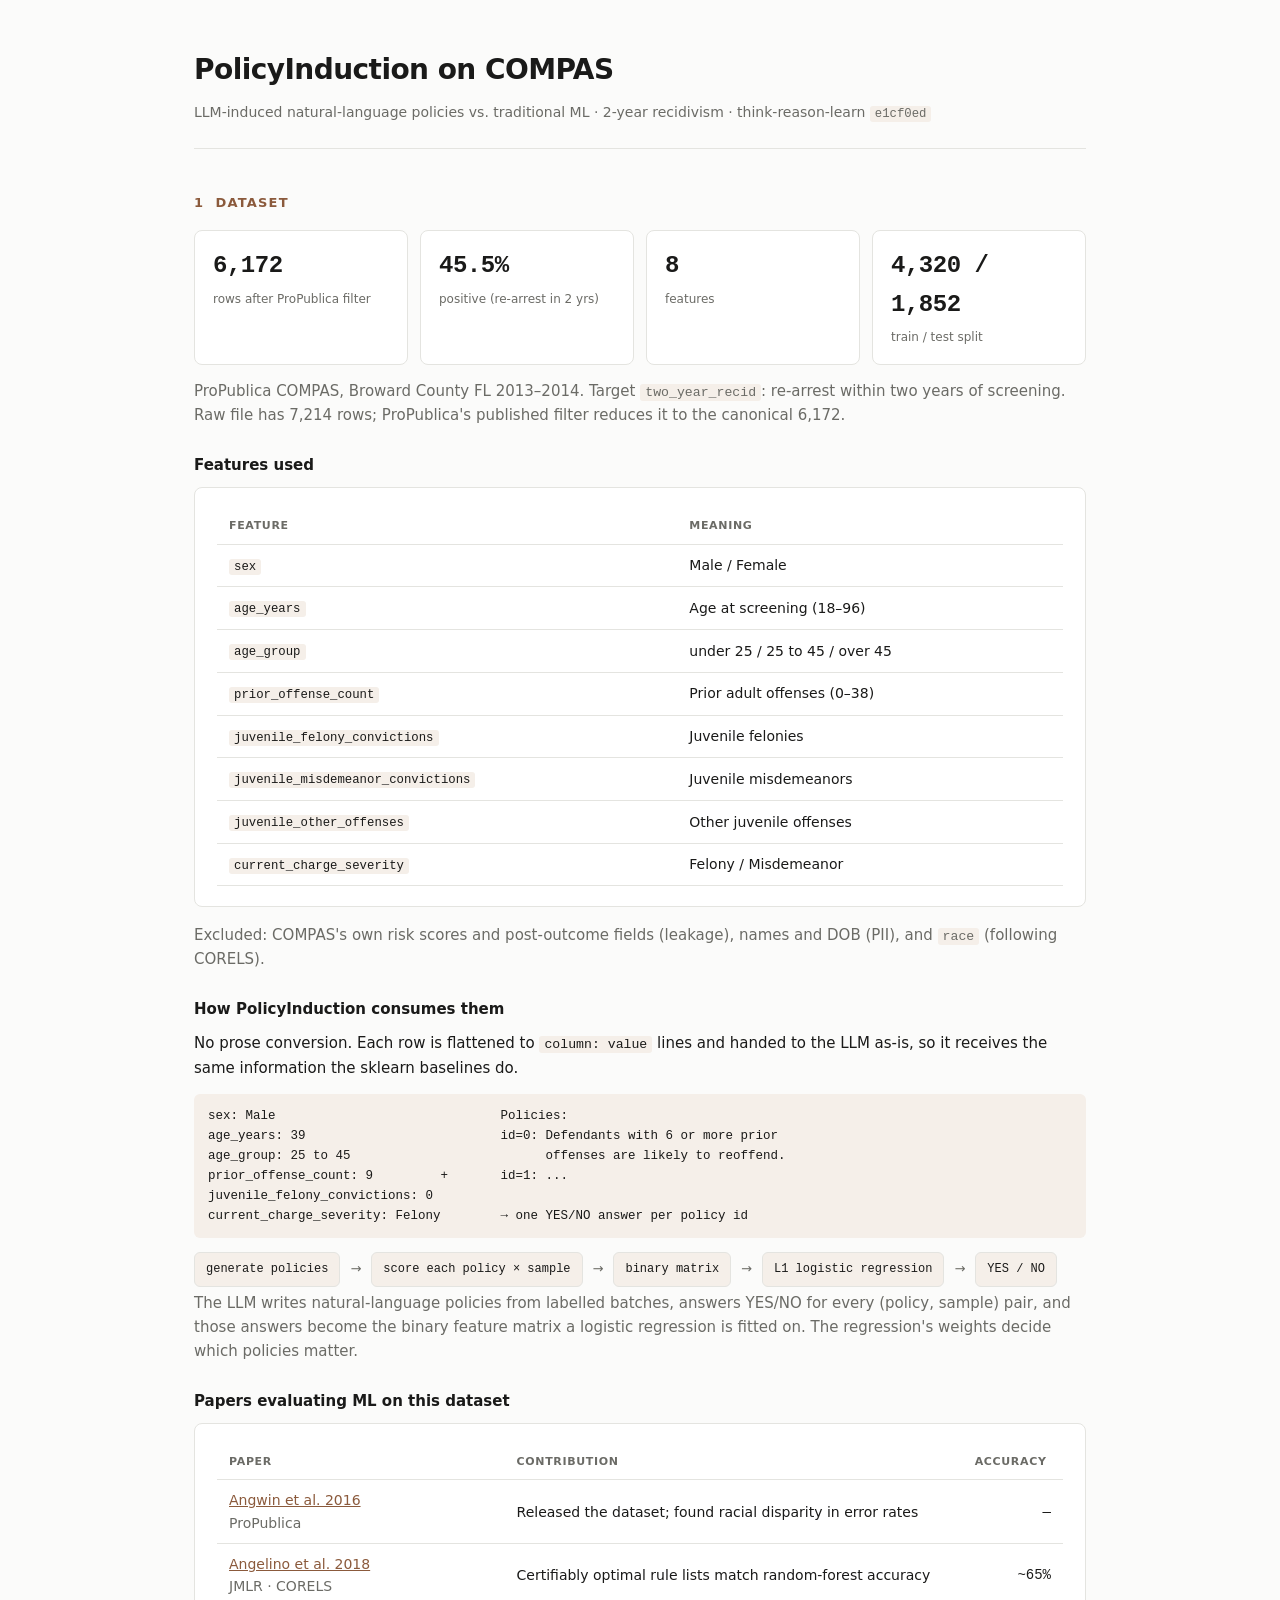
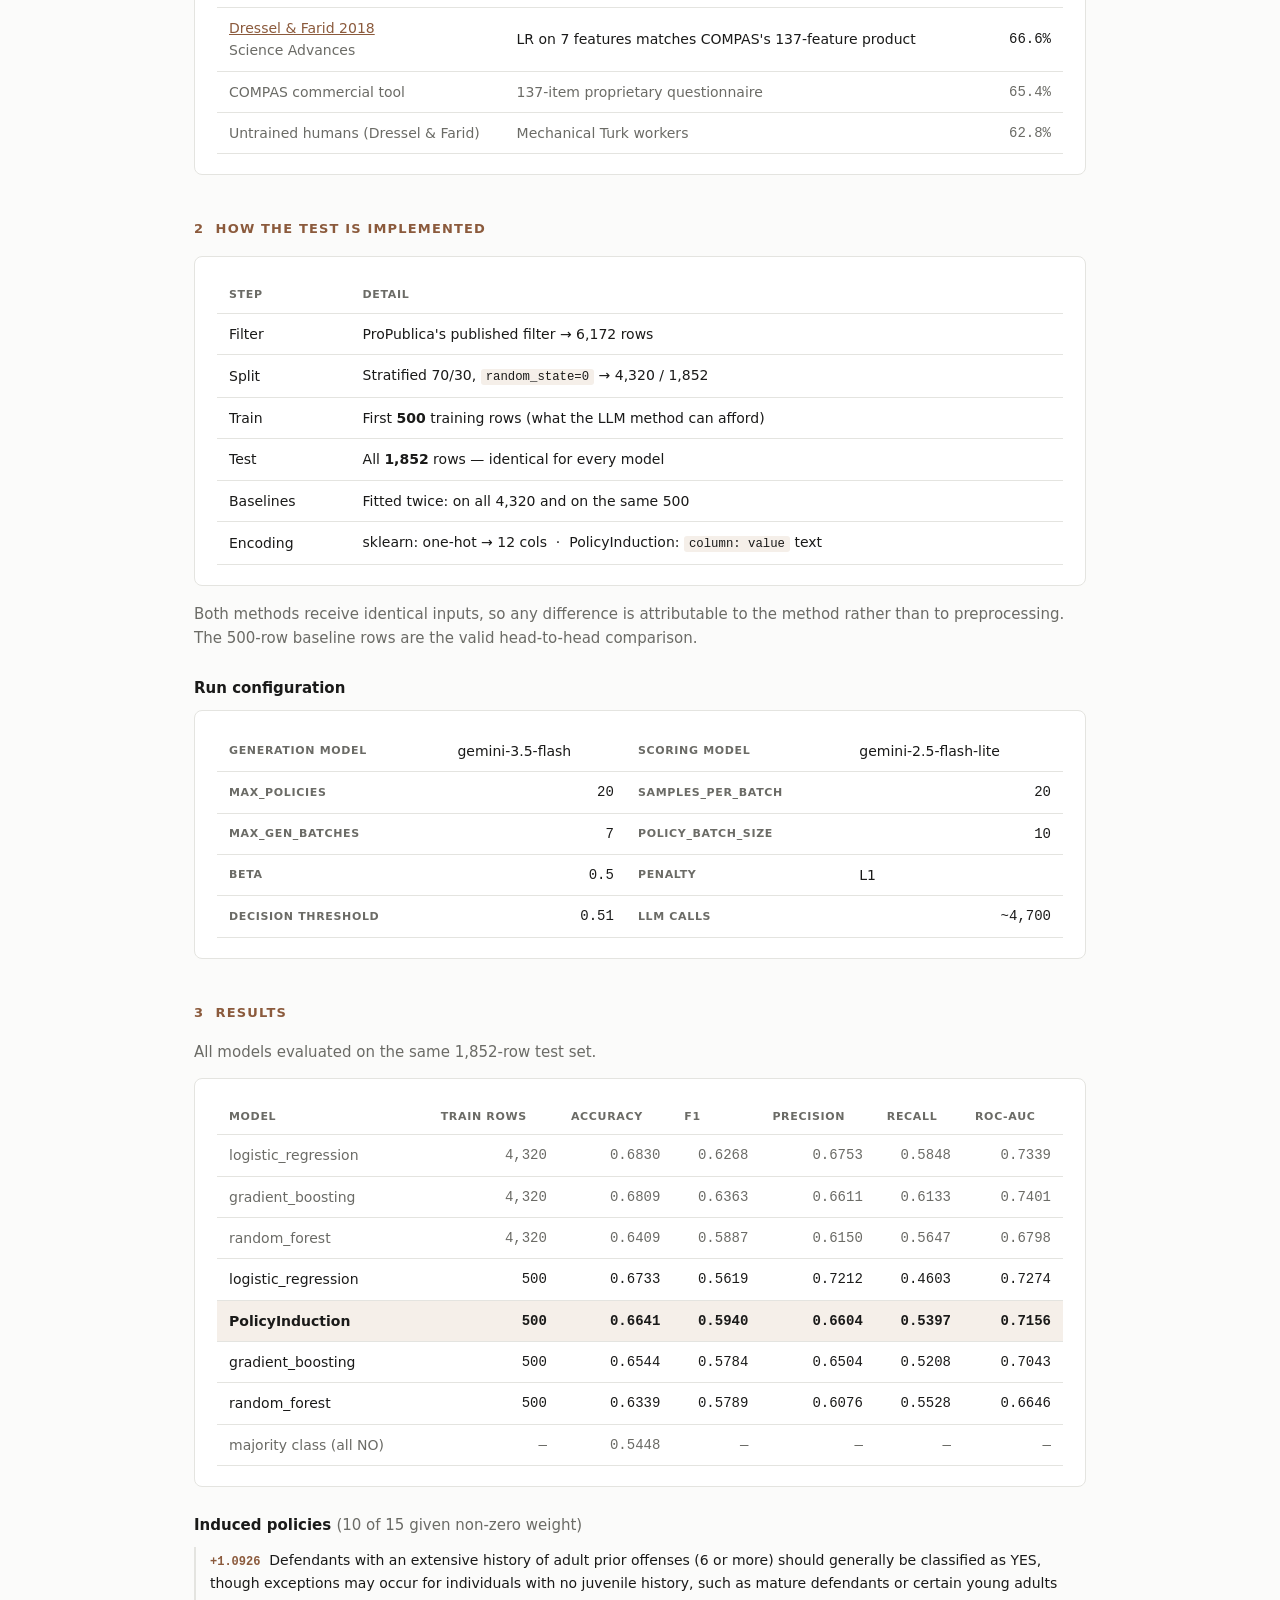
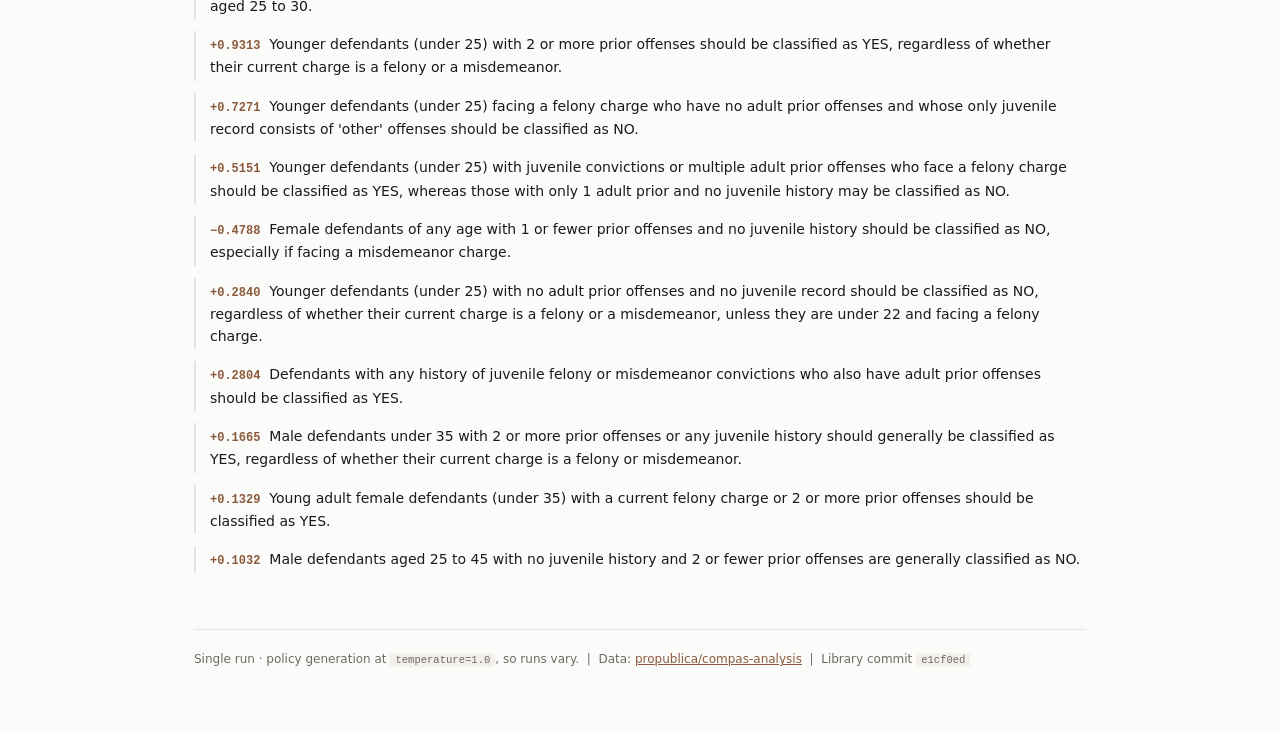
==== dashboard/index.html @ 7351101f "Add static dashboard for the COMPAS benchmark Single self-contained page: dataset and features, how " ====
<!doctype html>
<html lang="en">
<head>
<meta charset="utf-8">
<meta name="viewport" content="width=device-width, initial-scale=1">
<title>PolicyInduction on COMPAS</title>
<style>
  :root{
    --bg:#fbfbfa; --panel:#fff; --ink:#1a1a19; --muted:#6b6b66; --line:#e4e4e0;
    --accent:#8b5a3c; --accent-soft:#f5efe9; --mono:ui-monospace,SFMono-Regular,Menlo,monospace;
  }
  @media (prefers-color-scheme:dark){
    :root{ --bg:#17171a; --panel:#1e1e22; --ink:#eceae6; --muted:#9a978f;
           --line:#2e2e34; --accent:#d69a72; --accent-soft:#2a2320; }
  }
  *{box-sizing:border-box}
  body{margin:0;background:var(--bg);color:var(--ink);
       font:15px/1.6 ui-sans-serif,system-ui,-apple-system,"Segoe UI",sans-serif;}
  .wrap{max-width:940px;margin:0 auto;padding:48px 24px 80px}
  header{border-bottom:1px solid var(--line);padding-bottom:24px;margin-bottom:40px}
  h1{font-size:28px;margin:0 0 8px;letter-spacing:-.02em}
  .sub{color:var(--muted);font-size:14px}
  h2{font-size:13px;text-transform:uppercase;letter-spacing:.09em;color:var(--accent);
     margin:44px 0 16px;font-weight:600}
  h3{font-size:15px;margin:26px 0 10px;font-weight:600}
  p{margin:0 0 14px}
  .muted{color:var(--muted)}
  code{font-family:var(--mono);font-size:.88em;background:var(--accent-soft);
       padding:1px 5px;border-radius:3px}
  .card{background:var(--panel);border:1px solid var(--line);border-radius:8px;
        padding:20px 22px;margin-bottom:16px}
  .scroll{overflow-x:auto;-webkit-overflow-scrolling:touch}
  table{border-collapse:collapse;width:100%;font-size:14px;min-width:560px}
  th,td{text-align:left;padding:9px 12px;border-bottom:1px solid var(--line);
        white-space:nowrap}
  th{font-size:11px;text-transform:uppercase;letter-spacing:.06em;color:var(--muted);
     font-weight:600}
  td.n{font-family:var(--mono);text-align:right}
  tr.hi td{background:var(--accent-soft);font-weight:600}
  tr.base td{color:var(--muted)}
  .grid{display:grid;grid-template-columns:repeat(auto-fit,minmax(190px,1fr));gap:12px}
  .stat{background:var(--panel);border:1px solid var(--line);border-radius:8px;padding:16px 18px}
  .stat b{display:block;font-size:24px;font-family:var(--mono);letter-spacing:-.02em}
  .stat span{font-size:12px;color:var(--muted)}
  .flow{display:flex;flex-wrap:wrap;align-items:center;gap:10px;font-size:13px;margin:6px 0 4px}
  .step{background:var(--accent-soft);border:1px solid var(--line);border-radius:6px;
        padding:7px 11px;font-family:var(--mono);font-size:12px}
  .arrow{color:var(--muted)}
  ul{margin:0 0 14px;padding-left:20px} li{margin-bottom:5px}
  a{color:var(--accent)}
  .pol{border-left:2px solid var(--line);padding:2px 0 2px 14px;margin-bottom:12px;font-size:14px}
  .w{font-family:var(--mono);font-size:12px;color:var(--accent);font-weight:600}
  .pos{color:var(--muted)}
  footer{margin-top:56px;padding-top:20px;border-top:1px solid var(--line);
         font-size:12px;color:var(--muted)}
  pre{font-family:var(--mono);font-size:12.5px;background:var(--accent-soft);
      padding:12px 14px;border-radius:6px;overflow-x:auto;margin:0 0 14px}
</style>
</head>
<body>
<div class="wrap">

<header>
  <h1>PolicyInduction on COMPAS</h1>
  <div class="sub">LLM-induced natural-language policies vs. traditional ML &middot;
    2-year recidivism &middot; think-reason-learn <code>e1cf0ed</code></div>
</header>

<h2>1 &nbsp;Dataset</h2>

<div class="grid">
  <div class="stat"><b>6,172</b><span>rows after ProPublica filter</span></div>
  <div class="stat"><b>45.5%</b><span>positive (re-arrest in 2 yrs)</span></div>
  <div class="stat"><b>8</b><span>features</span></div>
  <div class="stat"><b>4,320 / 1,852</b><span>train / test split</span></div>
</div>

<p class="muted" style="margin-top:14px">ProPublica COMPAS, Broward County FL
  2013&ndash;2014. Target <code>two_year_recid</code>: re-arrest within two years
  of screening. Raw file has 7,214 rows; ProPublica's published filter reduces it
  to the canonical 6,172.</p>

<h3>Features used</h3>
<div class="card scroll">
  <table>
    <tr><th>Feature</th><th>Meaning</th></tr>
    <tr><td><code>sex</code></td><td>Male / Female</td></tr>
    <tr><td><code>age_years</code></td><td>Age at screening (18&ndash;96)</td></tr>
    <tr><td><code>age_group</code></td><td>under 25 / 25 to 45 / over 45</td></tr>
    <tr><td><code>prior_offense_count</code></td><td>Prior adult offenses (0&ndash;38)</td></tr>
    <tr><td><code>juvenile_felony_convictions</code></td><td>Juvenile felonies</td></tr>
    <tr><td><code>juvenile_misdemeanor_convictions</code></td><td>Juvenile misdemeanors</td></tr>
    <tr><td><code>juvenile_other_offenses</code></td><td>Other juvenile offenses</td></tr>
    <tr><td><code>current_charge_severity</code></td><td>Felony / Misdemeanor</td></tr>
  </table>
</div>

<p class="muted">Excluded: COMPAS's own risk scores and post-outcome fields
  (leakage), names and DOB (PII), and <code>race</code> (following CORELS).</p>

<h3>How PolicyInduction consumes them</h3>
<p>No prose conversion. Each row is flattened to <code>column: value</code> lines
  and handed to the LLM as-is, so it receives the same information the sklearn
  baselines do.</p>

<pre>sex: Male                              Policies:
age_years: 39                          id=0: Defendants with 6 or more prior
age_group: 25 to 45                          offenses are likely to reoffend.
prior_offense_count: 9         +       id=1: ...
juvenile_felony_convictions: 0
current_charge_severity: Felony        &rarr; one YES/NO answer per policy id</pre>

<div class="flow">
  <span class="step">generate policies</span><span class="arrow">&rarr;</span>
  <span class="step">score each policy &times; sample</span><span class="arrow">&rarr;</span>
  <span class="step">binary matrix</span><span class="arrow">&rarr;</span>
  <span class="step">L1 logistic regression</span><span class="arrow">&rarr;</span>
  <span class="step">YES / NO</span>
</div>
<p class="muted">The LLM writes natural-language policies from labelled batches,
  answers YES/NO for every (policy, sample) pair, and those answers become the
  binary feature matrix a logistic regression is fitted on. The regression's
  weights decide which policies matter.</p>

<h3>Papers evaluating ML on this dataset</h3>
<div class="card scroll">
  <table>
    <tr><th>Paper</th><th>Contribution</th><th>Accuracy</th></tr>
    <tr><td><a href="https://www.propublica.org/article/how-we-analyzed-the-compas-recidivism-algorithm">Angwin et&nbsp;al. 2016</a><br><span class="pos">ProPublica</span></td>
        <td>Released the dataset; found racial disparity in error rates</td>
        <td class="n">&mdash;</td></tr>
    <tr><td><a href="https://jmlr.org/papers/v18/17-716.html">Angelino et&nbsp;al. 2018</a><br><span class="pos">JMLR &middot; CORELS</span></td>
        <td>Certifiably optimal rule lists match random-forest accuracy</td>
        <td class="n">~65%</td></tr>
    <tr><td><a href="https://www.science.org/doi/10.1126/sciadv.aao5580">Dressel &amp; Farid 2018</a><br><span class="pos">Science Advances</span></td>
        <td>LR on 7 features matches COMPAS's 137-feature product</td>
        <td class="n">66.6%</td></tr>
    <tr class="base"><td>COMPAS commercial tool</td><td>137-item proprietary questionnaire</td><td class="n">65.4%</td></tr>
    <tr class="base"><td>Untrained humans (Dressel &amp; Farid)</td><td>Mechanical Turk workers</td><td class="n">62.8%</td></tr>
  </table>
</div>

<h2>2 &nbsp;How the test is implemented</h2>

<div class="card">
  <table>
    <tr><th>Step</th><th>Detail</th></tr>
    <tr><td>Filter</td><td>ProPublica's published filter &rarr; 6,172 rows</td></tr>
    <tr><td>Split</td><td>Stratified 70/30, <code>random_state=0</code> &rarr; 4,320 / 1,852</td></tr>
    <tr><td>Train</td><td>First <b>500</b> training rows (what the LLM method can afford)</td></tr>
    <tr><td>Test</td><td>All <b>1,852</b> rows &mdash; identical for every model</td></tr>
    <tr><td>Baselines</td><td>Fitted twice: on all 4,320 and on the same 500</td></tr>
    <tr><td>Encoding</td><td>sklearn: one-hot &rarr; 12 cols &nbsp;&middot;&nbsp; PolicyInduction: <code>column: value</code> text</td></tr>
  </table>
</div>

<p class="muted">Both methods receive identical inputs, so any difference is
  attributable to the method rather than to preprocessing. The 500-row baseline
  rows are the valid head-to-head comparison.</p>

<h3>Run configuration</h3>
<div class="card scroll">
  <table>
    <tr><th>Generation model</th><td>gemini-3.5-flash</td>
        <th>Scoring model</th><td>gemini-2.5-flash-lite</td></tr>
    <tr><th>max_policies</th><td class="n">20</td>
        <th>samples_per_batch</th><td class="n">20</td></tr>
    <tr><th>max_gen_batches</th><td class="n">7</td>
        <th>policy_batch_size</th><td class="n">10</td></tr>
    <tr><th>beta</th><td class="n">0.5</td>
        <th>penalty</th><td>L1</td></tr>
    <tr><th>Decision threshold</th><td class="n">0.51</td>
        <th>LLM calls</th><td class="n">~4,700</td></tr>
  </table>
</div>

<h2>3 &nbsp;Results</h2>

<p class="muted">All models evaluated on the same 1,852-row test set.</p>

<div class="card scroll">
  <table>
    <tr><th>Model</th><th>Train rows</th><th>Accuracy</th><th>F1</th>
        <th>Precision</th><th>Recall</th><th>ROC-AUC</th></tr>
    <tr class="base"><td>logistic_regression</td><td class="n">4,320</td><td class="n">0.6830</td><td class="n">0.6268</td><td class="n">0.6753</td><td class="n">0.5848</td><td class="n">0.7339</td></tr>
    <tr class="base"><td>gradient_boosting</td><td class="n">4,320</td><td class="n">0.6809</td><td class="n">0.6363</td><td class="n">0.6611</td><td class="n">0.6133</td><td class="n">0.7401</td></tr>
    <tr class="base"><td>random_forest</td><td class="n">4,320</td><td class="n">0.6409</td><td class="n">0.5887</td><td class="n">0.6150</td><td class="n">0.5647</td><td class="n">0.6798</td></tr>
    <tr><td>logistic_regression</td><td class="n">500</td><td class="n">0.6733</td><td class="n">0.5619</td><td class="n">0.7212</td><td class="n">0.4603</td><td class="n">0.7274</td></tr>
    <tr class="hi"><td>PolicyInduction</td><td class="n">500</td><td class="n">0.6641</td><td class="n">0.5940</td><td class="n">0.6604</td><td class="n">0.5397</td><td class="n">0.7156</td></tr>
    <tr><td>gradient_boosting</td><td class="n">500</td><td class="n">0.6544</td><td class="n">0.5784</td><td class="n">0.6504</td><td class="n">0.5208</td><td class="n">0.7043</td></tr>
    <tr><td>random_forest</td><td class="n">500</td><td class="n">0.6339</td><td class="n">0.5789</td><td class="n">0.6076</td><td class="n">0.5528</td><td class="n">0.6646</td></tr>
    <tr class="base"><td>majority class (all NO)</td><td class="n">&mdash;</td><td class="n">0.5448</td><td class="n">&mdash;</td><td class="n">&mdash;</td><td class="n">&mdash;</td><td class="n">&mdash;</td></tr>
  </table>
</div>

<h3>Induced policies <span class="muted" style="font-weight:400">(10 of 15 given non-zero weight)</span></h3>

<div class="pol"><span class="w">+1.0926</span> &nbsp;Defendants with an extensive history of adult prior offenses (6 or more) should generally be classified as YES, though exceptions may occur for individuals with no juvenile history, such as mature defendants or certain young adults aged 25 to 30.</div>
<div class="pol"><span class="w">+0.9313</span> &nbsp;Younger defendants (under 25) with 2 or more prior offenses should be classified as YES, regardless of whether their current charge is a felony or a misdemeanor.</div>
<div class="pol"><span class="w">+0.7271</span> &nbsp;Younger defendants (under 25) facing a felony charge who have no adult prior offenses and whose only juvenile record consists of 'other' offenses should be classified as NO.</div>
<div class="pol"><span class="w">+0.5151</span> &nbsp;Younger defendants (under 25) with juvenile convictions or multiple adult prior offenses who face a felony charge should be classified as YES, whereas those with only 1 adult prior and no juvenile history may be classified as NO.</div>
<div class="pol"><span class="w">&minus;0.4788</span> &nbsp;Female defendants of any age with 1 or fewer prior offenses and no juvenile history should be classified as NO, especially if facing a misdemeanor charge.</div>
<div class="pol"><span class="w">+0.2840</span> &nbsp;Younger defendants (under 25) with no adult prior offenses and no juvenile record should be classified as NO, regardless of whether their current charge is a felony or a misdemeanor, unless they are under 22 and facing a felony charge.</div>
<div class="pol"><span class="w">+0.2804</span> &nbsp;Defendants with any history of juvenile felony or misdemeanor convictions who also have adult prior offenses should be classified as YES.</div>
<div class="pol"><span class="w">+0.1665</span> &nbsp;Male defendants under 35 with 2 or more prior offenses or any juvenile history should generally be classified as YES, regardless of whether their current charge is a felony or misdemeanor.</div>
<div class="pol"><span class="w">+0.1329</span> &nbsp;Young adult female defendants (under 35) with a current felony charge or 2 or more prior offenses should be classified as YES.</div>
<div class="pol"><span class="w">+0.1032</span> &nbsp;Male defendants aged 25 to 45 with no juvenile history and 2 or fewer prior offenses are generally classified as NO.</div>

<footer>
  Single run &middot; policy generation at <code>temperature=1.0</code>, so runs vary.
  &nbsp;|&nbsp; Data: <a href="https://github.com/propublica/compas-analysis">propublica/compas-analysis</a>
  &nbsp;|&nbsp; Library commit <code>e1cf0ed</code>
</footer>

</div>
</body>
</html>
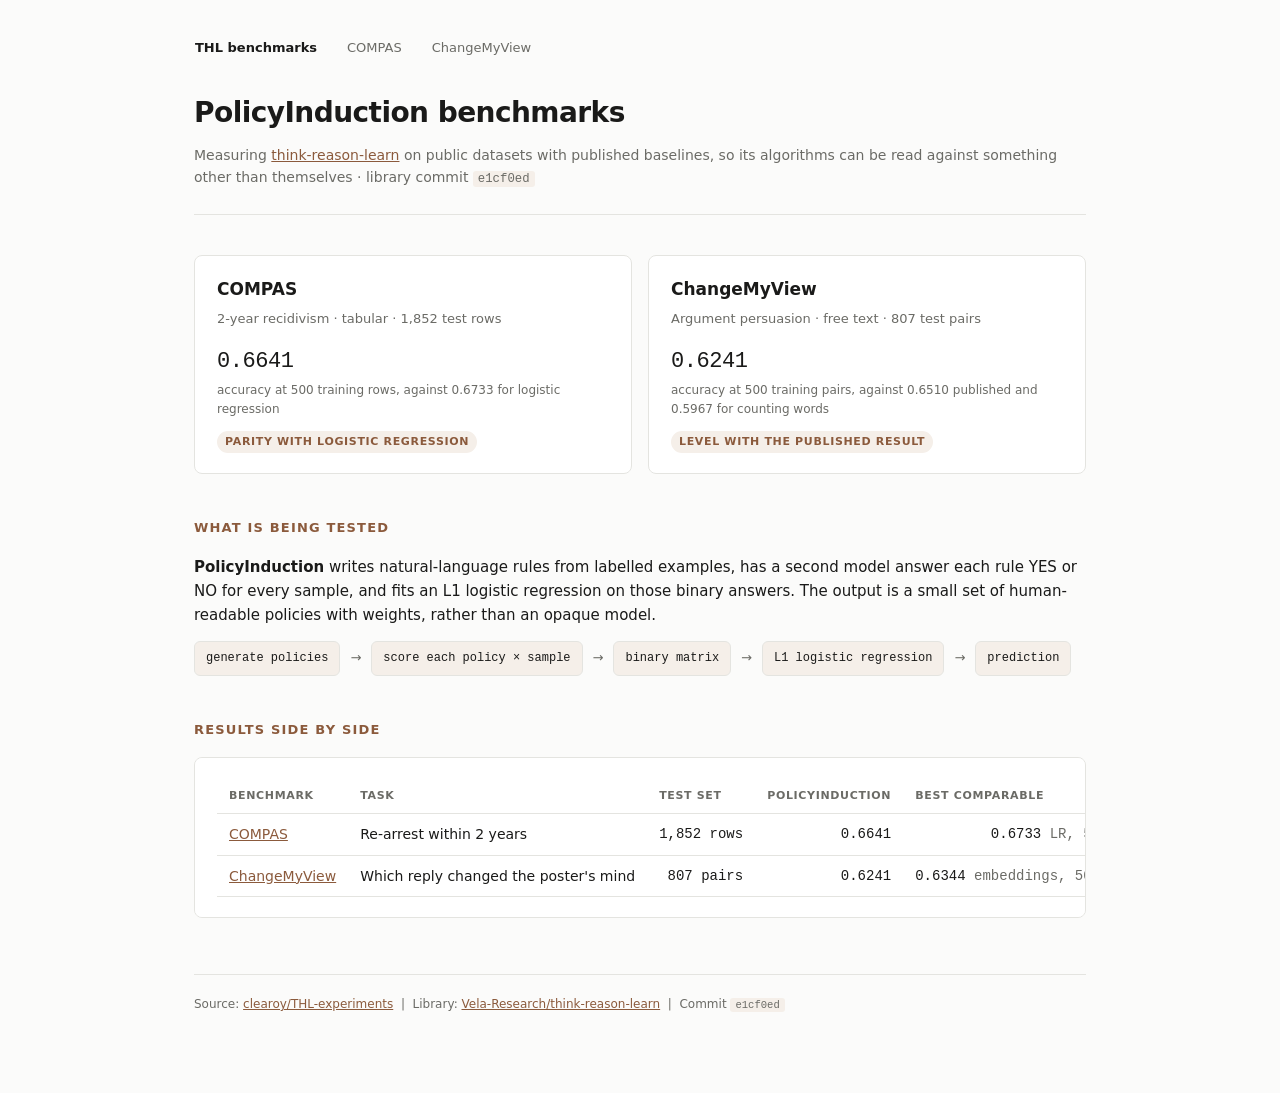
==== commit a3f83f1d: "Add a ChangeMyView dashboard page alongside COMPAS The dashboard was a single COMPAS page. It is now" ====
--- a/dashboard/index.html
+++ b/dashboard/index.html
@@ -3,213 +3,85 @@
 <head>
 <meta charset="utf-8">
 <meta name="viewport" content="width=device-width, initial-scale=1">
-<title>PolicyInduction on COMPAS</title>
-<style>
-  :root{
-    --bg:#fbfbfa; --panel:#fff; --ink:#1a1a19; --muted:#6b6b66; --line:#e4e4e0;
-    --accent:#8b5a3c; --accent-soft:#f5efe9; --mono:ui-monospace,SFMono-Regular,Menlo,monospace;
-  }
-  @media (prefers-color-scheme:dark){
-    :root{ --bg:#17171a; --panel:#1e1e22; --ink:#eceae6; --muted:#9a978f;
-           --line:#2e2e34; --accent:#d69a72; --accent-soft:#2a2320; }
-  }
-  *{box-sizing:border-box}
-  body{margin:0;background:var(--bg);color:var(--ink);
-       font:15px/1.6 ui-sans-serif,system-ui,-apple-system,"Segoe UI",sans-serif;}
-  .wrap{max-width:940px;margin:0 auto;padding:48px 24px 80px}
-  header{border-bottom:1px solid var(--line);padding-bottom:24px;margin-bottom:40px}
-  h1{font-size:28px;margin:0 0 8px;letter-spacing:-.02em}
-  .sub{color:var(--muted);font-size:14px}
-  h2{font-size:13px;text-transform:uppercase;letter-spacing:.09em;color:var(--accent);
-     margin:44px 0 16px;font-weight:600}
-  h3{font-size:15px;margin:26px 0 10px;font-weight:600}
-  p{margin:0 0 14px}
-  .muted{color:var(--muted)}
-  code{font-family:var(--mono);font-size:.88em;background:var(--accent-soft);
-       padding:1px 5px;border-radius:3px}
-  .card{background:var(--panel);border:1px solid var(--line);border-radius:8px;
-        padding:20px 22px;margin-bottom:16px}
-  .scroll{overflow-x:auto;-webkit-overflow-scrolling:touch}
-  table{border-collapse:collapse;width:100%;font-size:14px;min-width:560px}
-  th,td{text-align:left;padding:9px 12px;border-bottom:1px solid var(--line);
-        white-space:nowrap}
-  th{font-size:11px;text-transform:uppercase;letter-spacing:.06em;color:var(--muted);
-     font-weight:600}
-  td.n{font-family:var(--mono);text-align:right}
-  tr.hi td{background:var(--accent-soft);font-weight:600}
-  tr.base td{color:var(--muted)}
-  .grid{display:grid;grid-template-columns:repeat(auto-fit,minmax(190px,1fr));gap:12px}
-  .stat{background:var(--panel);border:1px solid var(--line);border-radius:8px;padding:16px 18px}
-  .stat b{display:block;font-size:24px;font-family:var(--mono);letter-spacing:-.02em}
-  .stat span{font-size:12px;color:var(--muted)}
-  .flow{display:flex;flex-wrap:wrap;align-items:center;gap:10px;font-size:13px;margin:6px 0 4px}
-  .step{background:var(--accent-soft);border:1px solid var(--line);border-radius:6px;
-        padding:7px 11px;font-family:var(--mono);font-size:12px}
-  .arrow{color:var(--muted)}
-  ul{margin:0 0 14px;padding-left:20px} li{margin-bottom:5px}
-  a{color:var(--accent)}
-  .pol{border-left:2px solid var(--line);padding:2px 0 2px 14px;margin-bottom:12px;font-size:14px}
-  .w{font-family:var(--mono);font-size:12px;color:var(--accent);font-weight:600}
-  .pos{color:var(--muted)}
-  footer{margin-top:56px;padding-top:20px;border-top:1px solid var(--line);
-         font-size:12px;color:var(--muted)}
-  pre{font-family:var(--mono);font-size:12.5px;background:var(--accent-soft);
-      padding:12px 14px;border-radius:6px;overflow-x:auto;margin:0 0 14px}
-</style>
+<title>THL benchmarks</title>
+<link rel="stylesheet" href="style.css">
 </head>
 <body>
 <div class="wrap">
 
+<nav>
+  <a class="home" href="index.html">THL benchmarks</a>
+  <a href="compas.html">COMPAS</a>
+  <a href="cmv.html">ChangeMyView</a>
+</nav>
+
 <header>
-  <h1>PolicyInduction on COMPAS</h1>
-  <div class="sub">LLM-induced natural-language policies vs. traditional ML &middot;
-    2-year recidivism &middot; think-reason-learn <code>e1cf0ed</code></div>
+  <h1>PolicyInduction benchmarks</h1>
+  <div class="sub">Measuring
+    <a href="https://github.com/Vela-Research/think-reason-learn">think-reason-learn</a>
+    on public datasets with published baselines, so its algorithms can be read
+    against something other than themselves &middot; library commit
+    <code>e1cf0ed</code></div>
 </header>
 
-<h2>1 &nbsp;Dataset</h2>
-
-<div class="grid">
-  <div class="stat"><b>6,172</b><span>rows after ProPublica filter</span></div>
-  <div class="stat"><b>45.5%</b><span>positive (re-arrest in 2 yrs)</span></div>
-  <div class="stat"><b>8</b><span>features</span></div>
-  <div class="stat"><b>4,320 / 1,852</b><span>train / test split</span></div>
+<div class="bench">
+  <a href="compas.html">
+    <h3>COMPAS</h3>
+    <div class="task">2-year recidivism &middot; tabular &middot; 1,852 test rows</div>
+    <div class="head">0.6641</div>
+    <div class="headnote">accuracy at 500 training rows, against 0.6733 for logistic regression</div>
+    <div class="verdict">parity with logistic regression</div>
+  </a>
+  <a href="cmv.html">
+    <h3>ChangeMyView</h3>
+    <div class="task">Argument persuasion &middot; free text &middot; 807 test pairs</div>
+    <div class="head">0.6241</div>
+    <div class="headnote">accuracy at 500 training pairs, against 0.6510 published and 0.5967 for counting words</div>
+    <div class="verdict">level with the published result</div>
+  </a>
 </div>
 
-<p class="muted" style="margin-top:14px">ProPublica COMPAS, Broward County FL
-  2013&ndash;2014. Target <code>two_year_recid</code>: re-arrest within two years
-  of screening. Raw file has 7,214 rows; ProPublica's published filter reduces it
-  to the canonical 6,172.</p>
+<h2>What is being tested</h2>
 
-<h3>Features used</h3>
-<div class="card scroll">
-  <table>
-    <tr><th>Feature</th><th>Meaning</th></tr>
-    <tr><td><code>sex</code></td><td>Male / Female</td></tr>
-    <tr><td><code>age_years</code></td><td>Age at screening (18&ndash;96)</td></tr>
-    <tr><td><code>age_group</code></td><td>under 25 / 25 to 45 / over 45</td></tr>
-    <tr><td><code>prior_offense_count</code></td><td>Prior adult offenses (0&ndash;38)</td></tr>
-    <tr><td><code>juvenile_felony_convictions</code></td><td>Juvenile felonies</td></tr>
-    <tr><td><code>juvenile_misdemeanor_convictions</code></td><td>Juvenile misdemeanors</td></tr>
-    <tr><td><code>juvenile_other_offenses</code></td><td>Other juvenile offenses</td></tr>
-    <tr><td><code>current_charge_severity</code></td><td>Felony / Misdemeanor</td></tr>
-  </table>
-</div>
-
-<p class="muted">Excluded: COMPAS's own risk scores and post-outcome fields
-  (leakage), names and DOB (PII), and <code>race</code> (following CORELS).</p>
-
-<h3>How PolicyInduction consumes them</h3>
-<p>No prose conversion. Each row is flattened to <code>column: value</code> lines
-  and handed to the LLM as-is, so it receives the same information the sklearn
-  baselines do.</p>
-
-<pre>sex: Male                              Policies:
-age_years: 39                          id=0: Defendants with 6 or more prior
-age_group: 25 to 45                          offenses are likely to reoffend.
-prior_offense_count: 9         +       id=1: ...
-juvenile_felony_convictions: 0
-current_charge_severity: Felony        &rarr; one YES/NO answer per policy id</pre>
+<p><b>PolicyInduction</b> writes natural-language rules from labelled examples,
+  has a second model answer each rule YES or NO for every sample, and fits an L1
+  logistic regression on those binary answers. The output is a small set of
+  human-readable policies with weights, rather than an opaque model.</p>
 
 <div class="flow">
   <span class="step">generate policies</span><span class="arrow">&rarr;</span>
   <span class="step">score each policy &times; sample</span><span class="arrow">&rarr;</span>
   <span class="step">binary matrix</span><span class="arrow">&rarr;</span>
   <span class="step">L1 logistic regression</span><span class="arrow">&rarr;</span>
-  <span class="step">YES / NO</span>
+  <span class="step">prediction</span>
 </div>
-<p class="muted">The LLM writes natural-language policies from labelled batches,
-  answers YES/NO for every (policy, sample) pair, and those answers become the
-  binary feature matrix a logistic regression is fitted on. The regression's
-  weights decide which policies matter.</p>
 
-<h3>Papers evaluating ML on this dataset</h3>
+
+<h2>Results side by side</h2>
+
 <div class="card scroll">
   <table>
-    <tr><th>Paper</th><th>Contribution</th><th>Accuracy</th></tr>
-    <tr><td><a href="https://www.propublica.org/article/how-we-analyzed-the-compas-recidivism-algorithm">Angwin et&nbsp;al. 2016</a><br><span class="pos">ProPublica</span></td>
-        <td>Released the dataset; found racial disparity in error rates</td>
-        <td class="n">&mdash;</td></tr>
-    <tr><td><a href="https://jmlr.org/papers/v18/17-716.html">Angelino et&nbsp;al. 2018</a><br><span class="pos">JMLR &middot; CORELS</span></td>
-        <td>Certifiably optimal rule lists match random-forest accuracy</td>
-        <td class="n">~65%</td></tr>
-    <tr><td><a href="https://www.science.org/doi/10.1126/sciadv.aao5580">Dressel &amp; Farid 2018</a><br><span class="pos">Science Advances</span></td>
-        <td>LR on 7 features matches COMPAS's 137-feature product</td>
-        <td class="n">66.6%</td></tr>
-    <tr class="base"><td>COMPAS commercial tool</td><td>137-item proprietary questionnaire</td><td class="n">65.4%</td></tr>
-    <tr class="base"><td>Untrained humans (Dressel &amp; Farid)</td><td>Mechanical Turk workers</td><td class="n">62.8%</td></tr>
+    <tr><th>Benchmark</th><th>Task</th><th>Test set</th><th>PolicyInduction</th>
+        <th>Best comparable</th><th>Trivial baseline</th></tr>
+    <tr><td><a href="compas.html">COMPAS</a></td>
+        <td>Re-arrest within 2 years</td>
+        <td class="n">1,852 rows</td>
+        <td class="n">0.6641</td>
+        <td class="n">0.6733 <span class="pos">LR, 500 rows</span></td>
+        <td class="n">0.5448 <span class="pos">majority</span></td></tr>
+    <tr><td><a href="cmv.html">ChangeMyView</a></td>
+        <td>Which reply changed the poster's mind</td>
+        <td class="n">807 pairs</td>
+        <td class="n">0.6241</td>
+        <td class="n">0.6344 <span class="pos">embeddings, 500 pairs</span></td>
+        <td class="n">0.5967 <span class="pos">word count</span></td></tr>
   </table>
 </div>
 
-<h2>2 &nbsp;How the test is implemented</h2>
-
-<div class="card">
-  <table>
-    <tr><th>Step</th><th>Detail</th></tr>
-    <tr><td>Filter</td><td>ProPublica's published filter &rarr; 6,172 rows</td></tr>
-    <tr><td>Split</td><td>Stratified 70/30, <code>random_state=0</code> &rarr; 4,320 / 1,852</td></tr>
-    <tr><td>Train</td><td>First <b>500</b> training rows (what the LLM method can afford)</td></tr>
-    <tr><td>Test</td><td>All <b>1,852</b> rows &mdash; identical for every model</td></tr>
-    <tr><td>Baselines</td><td>Fitted twice: on all 4,320 and on the same 500</td></tr>
-    <tr><td>Encoding</td><td>sklearn: one-hot &rarr; 12 cols &nbsp;&middot;&nbsp; PolicyInduction: <code>column: value</code> text</td></tr>
-  </table>
-</div>
-
-<p class="muted">Both methods receive identical inputs, so any difference is
-  attributable to the method rather than to preprocessing. The 500-row baseline
-  rows are the valid head-to-head comparison.</p>
-
-<h3>Run configuration</h3>
-<div class="card scroll">
-  <table>
-    <tr><th>Generation model</th><td>gemini-3.5-flash</td>
-        <th>Scoring model</th><td>gemini-2.5-flash-lite</td></tr>
-    <tr><th>max_policies</th><td class="n">20</td>
-        <th>samples_per_batch</th><td class="n">20</td></tr>
-    <tr><th>max_gen_batches</th><td class="n">7</td>
-        <th>policy_batch_size</th><td class="n">10</td></tr>
-    <tr><th>beta</th><td class="n">0.5</td>
-        <th>penalty</th><td>L1</td></tr>
-    <tr><th>Decision threshold</th><td class="n">0.51</td>
-        <th>LLM calls</th><td class="n">~4,700</td></tr>
-  </table>
-</div>
-
-<h2>3 &nbsp;Results</h2>
-
-<p class="muted">All models evaluated on the same 1,852-row test set.</p>
-
-<div class="card scroll">
-  <table>
-    <tr><th>Model</th><th>Train rows</th><th>Accuracy</th><th>F1</th>
-        <th>Precision</th><th>Recall</th><th>ROC-AUC</th></tr>
-    <tr class="base"><td>logistic_regression</td><td class="n">4,320</td><td class="n">0.6830</td><td class="n">0.6268</td><td class="n">0.6753</td><td class="n">0.5848</td><td class="n">0.7339</td></tr>
-    <tr class="base"><td>gradient_boosting</td><td class="n">4,320</td><td class="n">0.6809</td><td class="n">0.6363</td><td class="n">0.6611</td><td class="n">0.6133</td><td class="n">0.7401</td></tr>
-    <tr class="base"><td>random_forest</td><td class="n">4,320</td><td class="n">0.6409</td><td class="n">0.5887</td><td class="n">0.6150</td><td class="n">0.5647</td><td class="n">0.6798</td></tr>
-    <tr><td>logistic_regression</td><td class="n">500</td><td class="n">0.6733</td><td class="n">0.5619</td><td class="n">0.7212</td><td class="n">0.4603</td><td class="n">0.7274</td></tr>
-    <tr class="hi"><td>PolicyInduction</td><td class="n">500</td><td class="n">0.6641</td><td class="n">0.5940</td><td class="n">0.6604</td><td class="n">0.5397</td><td class="n">0.7156</td></tr>
-    <tr><td>gradient_boosting</td><td class="n">500</td><td class="n">0.6544</td><td class="n">0.5784</td><td class="n">0.6504</td><td class="n">0.5208</td><td class="n">0.7043</td></tr>
-    <tr><td>random_forest</td><td class="n">500</td><td class="n">0.6339</td><td class="n">0.5789</td><td class="n">0.6076</td><td class="n">0.5528</td><td class="n">0.6646</td></tr>
-    <tr class="base"><td>majority class (all NO)</td><td class="n">&mdash;</td><td class="n">0.5448</td><td class="n">&mdash;</td><td class="n">&mdash;</td><td class="n">&mdash;</td><td class="n">&mdash;</td></tr>
-  </table>
-</div>
-
-<h3>Induced policies <span class="muted" style="font-weight:400">(10 of 15 given non-zero weight)</span></h3>
-
-<div class="pol"><span class="w">+1.0926</span> &nbsp;Defendants with an extensive history of adult prior offenses (6 or more) should generally be classified as YES, though exceptions may occur for individuals with no juvenile history, such as mature defendants or certain young adults aged 25 to 30.</div>
-<div class="pol"><span class="w">+0.9313</span> &nbsp;Younger defendants (under 25) with 2 or more prior offenses should be classified as YES, regardless of whether their current charge is a felony or a misdemeanor.</div>
-<div class="pol"><span class="w">+0.7271</span> &nbsp;Younger defendants (under 25) facing a felony charge who have no adult prior offenses and whose only juvenile record consists of 'other' offenses should be classified as NO.</div>
-<div class="pol"><span class="w">+0.5151</span> &nbsp;Younger defendants (under 25) with juvenile convictions or multiple adult prior offenses who face a felony charge should be classified as YES, whereas those with only 1 adult prior and no juvenile history may be classified as NO.</div>
-<div class="pol"><span class="w">&minus;0.4788</span> &nbsp;Female defendants of any age with 1 or fewer prior offenses and no juvenile history should be classified as NO, especially if facing a misdemeanor charge.</div>
-<div class="pol"><span class="w">+0.2840</span> &nbsp;Younger defendants (under 25) with no adult prior offenses and no juvenile record should be classified as NO, regardless of whether their current charge is a felony or a misdemeanor, unless they are under 22 and facing a felony charge.</div>
-<div class="pol"><span class="w">+0.2804</span> &nbsp;Defendants with any history of juvenile felony or misdemeanor convictions who also have adult prior offenses should be classified as YES.</div>
-<div class="pol"><span class="w">+0.1665</span> &nbsp;Male defendants under 35 with 2 or more prior offenses or any juvenile history should generally be classified as YES, regardless of whether their current charge is a felony or misdemeanor.</div>
-<div class="pol"><span class="w">+0.1329</span> &nbsp;Young adult female defendants (under 35) with a current felony charge or 2 or more prior offenses should be classified as YES.</div>
-<div class="pol"><span class="w">+0.1032</span> &nbsp;Male defendants aged 25 to 45 with no juvenile history and 2 or fewer prior offenses are generally classified as NO.</div>
-
 <footer>
-  Single run &middot; policy generation at <code>temperature=1.0</code>, so runs vary.
-  &nbsp;|&nbsp; Data: <a href="https://github.com/propublica/compas-analysis">propublica/compas-analysis</a>
-  &nbsp;|&nbsp; Library commit <code>e1cf0ed</code>
+  Source: <a href="https://github.com/clearoy/THL-experiments">clearoy/THL-experiments</a>
+  &nbsp;|&nbsp; Library: <a href="https://github.com/Vela-Research/think-reason-learn">Vela-Research/think-reason-learn</a>
+  &nbsp;|&nbsp; Commit <code>e1cf0ed</code>
 </footer>
 
 </div>
--- a/dashboard/style.css
+++ b/dashboard/style.css
@@ -0,0 +1,85 @@
+:root{
+  --bg:#fbfbfa; --panel:#fff; --ink:#1a1a19; --muted:#6b6b66; --line:#e4e4e0;
+  --accent:#8b5a3c; --accent-soft:#f5efe9; --mono:ui-monospace,SFMono-Regular,Menlo,monospace;
+}
+@media (prefers-color-scheme:dark){
+  :root{ --bg:#17171a; --panel:#1e1e22; --ink:#eceae6; --muted:#9a978f;
+         --line:#2e2e34; --accent:#d69a72; --accent-soft:#2a2320; }
+}
+*{box-sizing:border-box}
+body{margin:0;background:var(--bg);color:var(--ink);
+     font:15px/1.6 ui-sans-serif,system-ui,-apple-system,"Segoe UI",sans-serif;}
+.wrap{max-width:940px;margin:0 auto;padding:32px 24px 80px}
+header{border-bottom:1px solid var(--line);padding-bottom:24px;margin-bottom:40px}
+h1{font-size:28px;margin:0 0 8px;letter-spacing:-.02em}
+.sub{color:var(--muted);font-size:14px}
+h2{font-size:13px;text-transform:uppercase;letter-spacing:.09em;color:var(--accent);
+   margin:44px 0 16px;font-weight:600}
+h3{font-size:15px;margin:26px 0 10px;font-weight:600}
+p{margin:0 0 14px}
+.muted{color:var(--muted)}
+code{font-family:var(--mono);font-size:.88em;background:var(--accent-soft);
+     padding:1px 5px;border-radius:3px}
+.card{background:var(--panel);border:1px solid var(--line);border-radius:8px;
+      padding:20px 22px;margin-bottom:16px}
+.scroll{overflow-x:auto;-webkit-overflow-scrolling:touch}
+table{border-collapse:collapse;width:100%;font-size:14px;min-width:560px}
+th,td{text-align:left;padding:9px 12px;border-bottom:1px solid var(--line);
+      white-space:nowrap}
+th{font-size:11px;text-transform:uppercase;letter-spacing:.06em;color:var(--muted);
+   font-weight:600}
+td.n{font-family:var(--mono);text-align:right}
+td.wrap-cell{white-space:normal;min-width:280px}
+tr.hi td{background:var(--accent-soft);font-weight:600}
+tr.base td{color:var(--muted)}
+.grid{display:grid;grid-template-columns:repeat(auto-fit,minmax(190px,1fr));gap:12px}
+.stat{background:var(--panel);border:1px solid var(--line);border-radius:8px;padding:16px 18px}
+.stat b{display:block;font-size:24px;font-family:var(--mono);letter-spacing:-.02em}
+.stat span{font-size:12px;color:var(--muted)}
+.flow{display:flex;flex-wrap:wrap;align-items:center;gap:10px;font-size:13px;margin:6px 0 4px}
+.step{background:var(--accent-soft);border:1px solid var(--line);border-radius:6px;
+      padding:7px 11px;font-family:var(--mono);font-size:12px}
+.arrow{color:var(--muted)}
+ul{margin:0 0 14px;padding-left:20px} li{margin-bottom:5px}
+a{color:var(--accent)}
+.pol{border-left:2px solid var(--line);padding:2px 0 2px 14px;margin-bottom:12px;font-size:14px}
+.w{font-family:var(--mono);font-size:12px;color:var(--accent);font-weight:600}
+.pos{color:var(--muted)}
+footer{margin-top:56px;padding-top:20px;border-top:1px solid var(--line);
+       font-size:12px;color:var(--muted)}
+pre{font-family:var(--mono);font-size:12.5px;background:var(--accent-soft);
+    padding:12px 14px;border-radius:6px;overflow-x:auto;margin:0 0 14px}
+
+/* ── site navigation ─────────────────────────────────────────────────────── */
+nav{display:flex;gap:6px;align-items:center;flex-wrap:wrap;
+    padding:0 0 22px;margin-bottom:4px;font-size:13px}
+nav a{display:inline-block;padding:5px 11px;border-radius:6px;text-decoration:none;
+      color:var(--muted);border:1px solid transparent}
+nav a:hover{background:var(--accent-soft);color:var(--ink)}
+nav a[aria-current="page"]{background:var(--accent-soft);color:var(--ink);
+      border-color:var(--line);font-weight:600}
+nav .home{font-weight:600;color:var(--ink);padding-left:0}
+nav .home:hover{background:none}
+
+/* ── result bars: pure CSS, width set inline ─────────────────────────────── */
+td.bar-cell{width:190px;min-width:150px}
+.bar{position:relative;display:block;height:16px;border-radius:3px;
+     background:var(--accent-soft);overflow:hidden}
+.bar i{position:absolute;inset:0 auto 0 0;background:var(--accent);opacity:.5;
+       border-radius:3px}
+tr.hi .bar i{opacity:.95}
+tr.base .bar i{opacity:.28}
+
+/* ── landing page cards ──────────────────────────────────────────────────── */
+.bench{display:grid;grid-template-columns:repeat(auto-fit,minmax(300px,1fr));gap:16px;
+       margin-bottom:24px}
+.bench a{display:block;text-decoration:none;color:inherit;background:var(--panel);
+         border:1px solid var(--line);border-radius:8px;padding:20px 22px;height:100%}
+.bench a:hover{border-color:var(--accent)}
+.bench h3{margin:0 0 6px;font-size:17px}
+.bench .task{color:var(--muted);font-size:13px;margin-bottom:14px}
+.bench .head{font-family:var(--mono);font-size:22px;letter-spacing:-.02em}
+.bench .headnote{font-size:12px;color:var(--muted);margin-top:2px}
+.verdict{display:inline-block;font-size:11px;text-transform:uppercase;
+         letter-spacing:.06em;font-weight:600;padding:2px 8px;border-radius:99px;
+         background:var(--accent-soft);color:var(--accent);margin-top:12px}
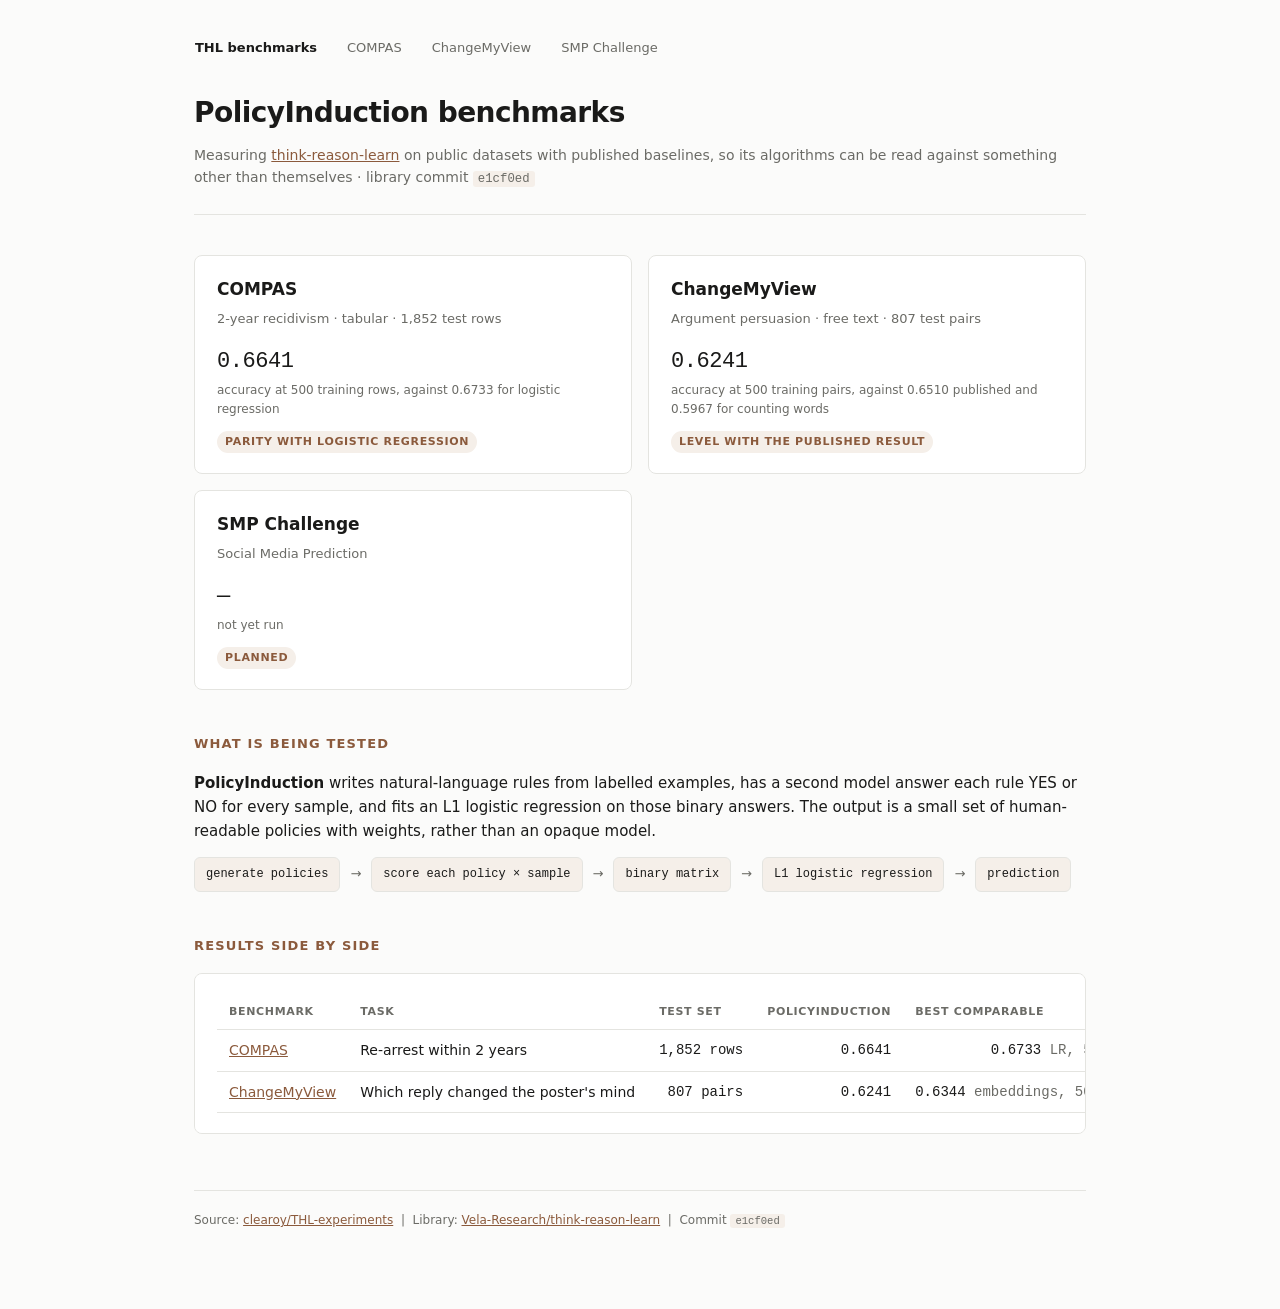
==== commit 062cf343: "Put every result-changing knob in the run tag; add SMP placeholder Runs that differed only in the sc" ====
--- a/dashboard/index.html
+++ b/dashboard/index.html
@@ -13,6 +13,7 @@
   <a class="home" href="index.html">THL benchmarks</a>
   <a href="compas.html">COMPAS</a>
   <a href="cmv.html">ChangeMyView</a>
+  <a href="smp.html">SMP Challenge</a>
 </nav>
 
 <header>
@@ -38,6 +39,13 @@
     <div class="head">0.6241</div>
     <div class="headnote">accuracy at 500 training pairs, against 0.6510 published and 0.5967 for counting words</div>
     <div class="verdict">level with the published result</div>
+  </a>
+  <a href="smp.html">
+    <h3>SMP Challenge</h3>
+    <div class="task">Social Media Prediction</div>
+    <div class="head">&mdash;</div>
+    <div class="headnote">not yet run</div>
+    <div class="verdict">planned</div>
   </a>
 </div>
 
